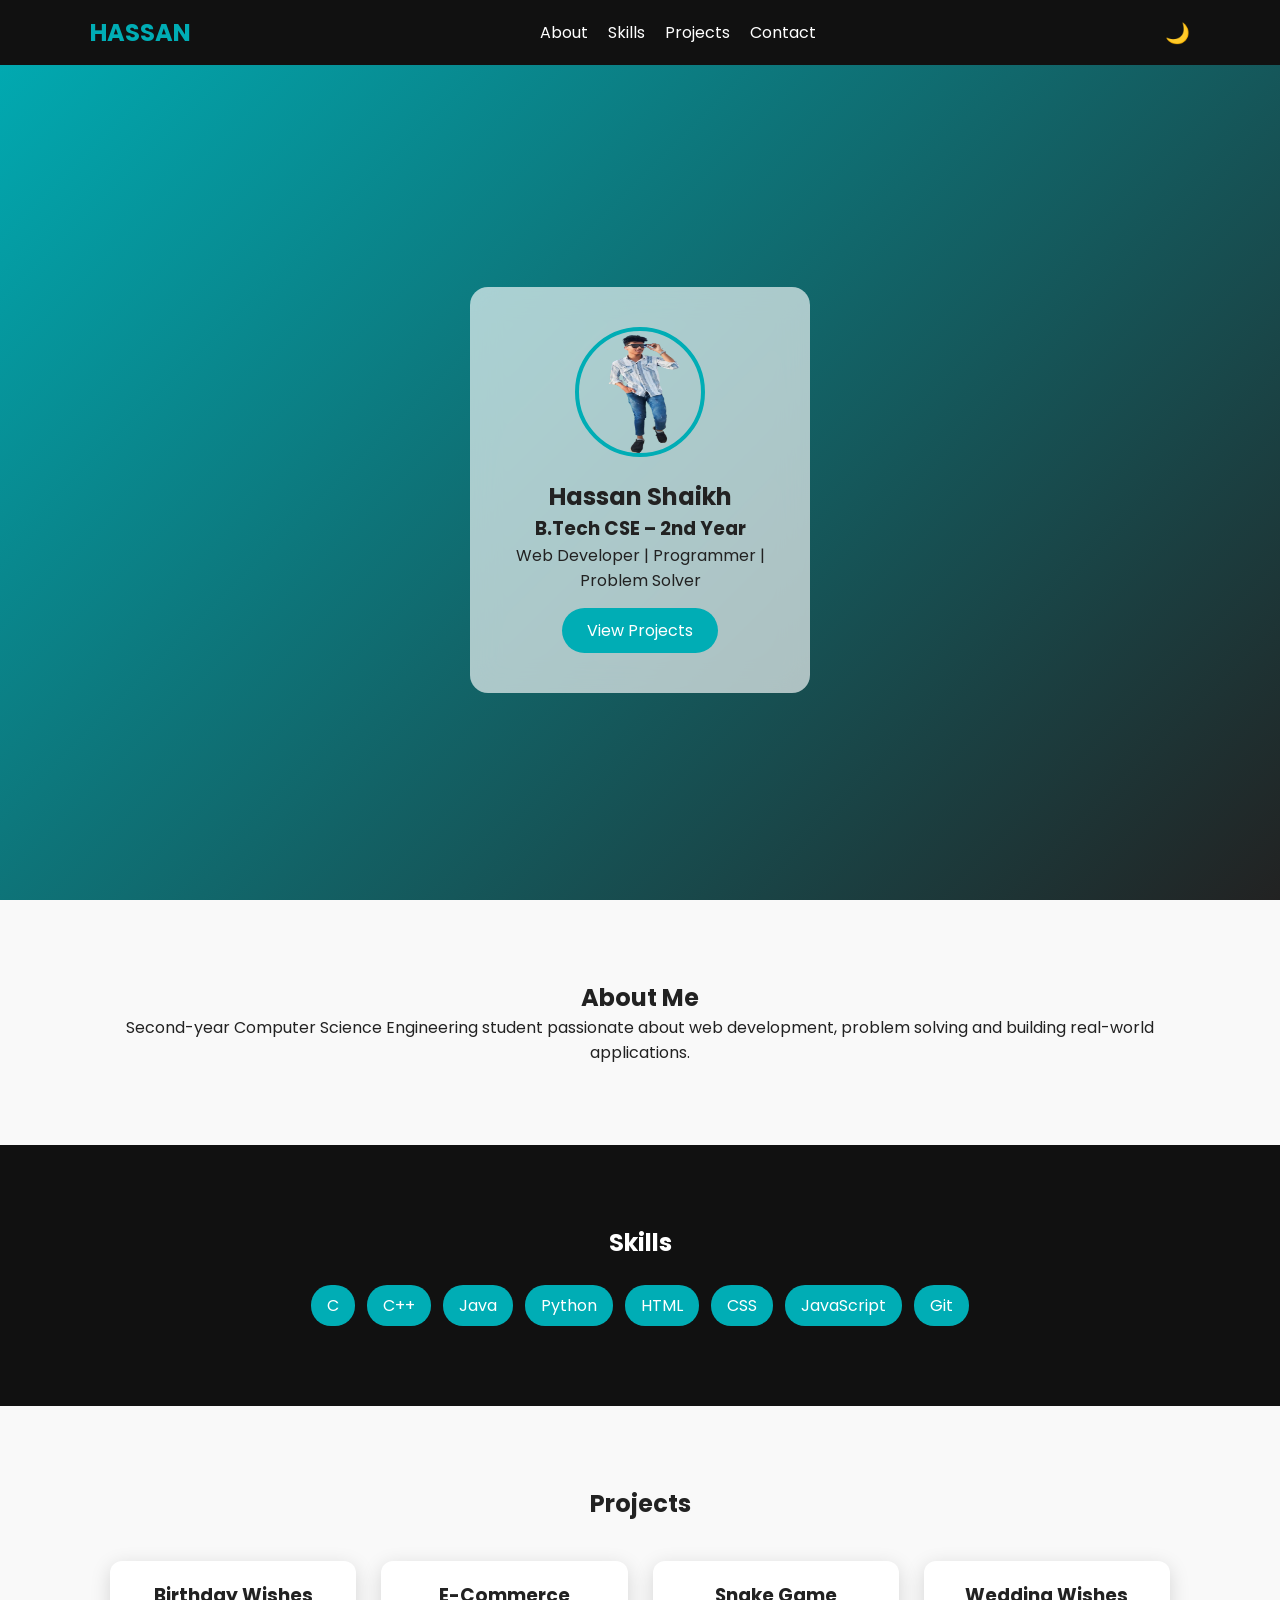
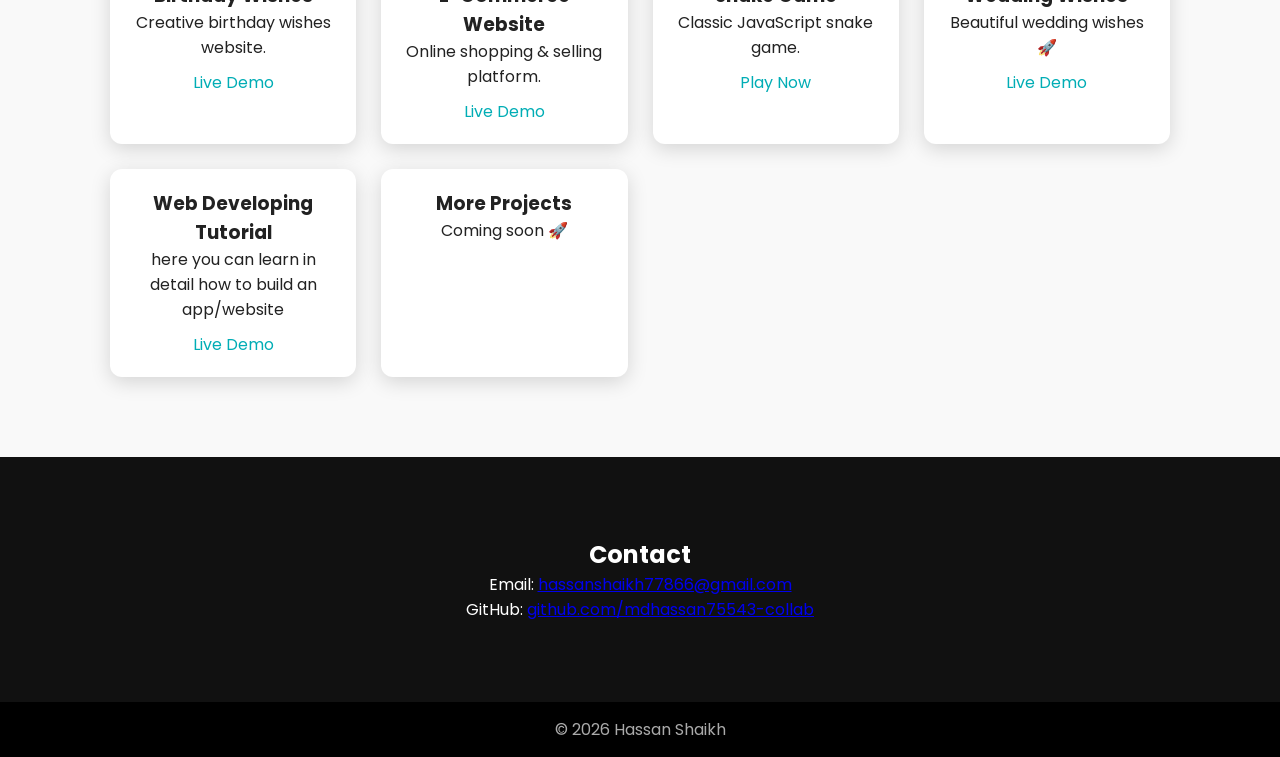
==== PortFolio/index.html @ de62bc6a "done all done" ====
<!DOCTYPE html>
<html lang="en">
<head>
    <meta charset="UTF-8" />
    <meta name="viewport" content="width=device-width, initial-scale=1.0"/>
    <title>Hassan Shaikh | Portfolio</title>

    <meta name="description" content="Hassan Shaikh – CSE Student & Web Developer Portfolio">
    <link rel="stylesheet" href="style.css"/>

    <link href="https://fonts.googleapis.com/css2?family=Poppins:wght@300;400;600;700&display=swap" rel="stylesheet">
</head>
<body class="light">

<header>
    <nav class="container">
        <h2 class="logo">HASSAN</h2>

        <ul class="nav-links">
            <li><a href="#about">About</a></li>
            <li><a href="#skills">Skills</a></li>
            <li><a href="#projects">Projects</a></li>
            <li><a href="#contact">Contact</a></li>
        </ul>

        <button id="theme-toggle">🌙</button>
    </nav>
</header>

<!-- PROFILE -->
<section class="profile-section">
    <div class="profile-card glass">
        <img src="profile.png" class="profile-pic" alt="Hassan Shaikh">

        <h1>Hassan Shaikh</h1>
        <h3>B.Tech CSE – 2nd Year</h3>
        <p>Web Developer | Programmer | Problem Solver</p>

        <a href="#projects" class="btn">View Projects</a>
    </div>
</section>

<section id="about" class="section container">
    <h2>About Me</h2>
    <p>
        Second-year Computer Science Engineering student passionate about web development,
        problem solving and building real-world applications.
    </p>
</section>

<section id="skills" class="section dark">
    <h2>Skills</h2>
    <div class="skills-container">
        <span>C</span><span>C++</span><span>Java</span><span>Python</span>
        <span>HTML</span><span>CSS</span><span>JavaScript</span><span>Git</span>
    </div>
</section>

<section id="projects" class="section container">
    <h2>Projects</h2>

    <div class="projects-grid">
        <div class="project-card">
            <h3>Birthday Wishes</h3>
            <p>Creative birthday wishes website.</p>
            <a href="BirthdayWishes/index.html" target="_blank">Live Demo</a>
        </div>

        <div class="project-card">
            <h3>E-Commerce Website</h3>
            <p>Online shopping & selling platform.</p>
            <a href="ECommerce/index.html" target="_blank">Live Demo</a>
        </div>

        <div class="project-card">
            <h3>Snake Game</h3>
            <p>Classic JavaScript snake game.</p>
            <a href="SnakeGame/index.html" target="_blank">Play Now</a>
        </div>

        <div class="project-card">
            <h3>Wedding Wishes</h3>
            <p>Beautiful wedding wishes 🚀</p>
            <a href="WeddingWishes/index.html" target="_blank">Live Demo</a>
        </div>
        <div class="project-card">
            <h3>Web Developing Tutorial</h3>
            <p>here you can learn in detail how to build an app/website</p>
            <a href="WebDeveloping/index.html" target="_blank">Live Demo</a>
        </div>
        <div class="project-card coming">
            <h3>More Projects</h3>
            <p>Coming soon 🚀</p>
        </div>
    </div>
</section>

<section id="contact" class="section dark">
    <h2>Contact</h2>
    <p>Email:
        <a href="mailto:hassanshaikh77866@gmail.com">
            hassanshaikh77866@gmail.com
        </a>
    </p>
    <p>GitHub:
        <a href="https://github.com/mdhassan75543-collab" target="_blank">
            github.com/mdhassan75543-collab
        </a>
    </p>
</section>

<footer>
    <p>© 2026 Hassan Shaikh</p>
</footer>

<script src="script.js"></script>
</body>
</html>
---- PortFolio/style.css ----
* {
    margin: 0;
    padding: 0;
    box-sizing: border-box;
    font-family: "Poppins", sans-serif;
}

html { scroll-behavior: smooth; }

body.light {
    --bg: #f9f9f9;
    --text: #222;
    --card: rgba(255,255,255,0.65);
}

body.dark-mode {
    --bg: #0f0f0f;
    --text: #fff;
    --card: rgba(30,30,30,0.65);
}

body {
    background: var(--bg);
    color: var(--text);
}

.container {
    width: 90%;
    max-width: 1100px;
    margin: auto;
}

/* NAV */
header {
    position: fixed;
    width: 100%;
    background: #111;
    z-index: 1000;
}

nav {
    display: flex;
    justify-content: space-between;
    align-items: center;
    padding: 15px 0;
}

.logo { color: #00adb5; }

.nav-links {
    list-style: none;
    display: flex;
    gap: 20px;
}

.nav-links a {
    color: white;
    text-decoration: none;
}

#theme-toggle {
    background: none;
    border: none;
    color: white;
    font-size: 20px;
    cursor: pointer;
}

/* PROFILE */
.profile-section {
    height: 100vh;
    background: linear-gradient(135deg, #00adb5, #222);
    display: flex;
    align-items: center;
    justify-content: center;
    padding-top: 80px;
}

.glass {
    background: var(--card);
    backdrop-filter: blur(15px);
    border-radius: 18px;
}

.profile-card {
    padding: 40px;
    text-align: center;
    width: 340px;
}

.profile-pic {
    width: 130px;
    height: 130px;
    border-radius: 50%;
    border: 4px solid #00adb5;
    margin-bottom: 15px;
}

.btn {
    display: inline-block;
    margin-top: 15px;
    padding: 10px 25px;
    background: #00adb5;
    color: white;
    text-decoration: none;
    border-radius: 25px;
}

/* SECTIONS */
.section {
    padding: 80px 20px;
    text-align: center;
}

.dark {
    background: #111;
    color: white;
}

.skills-container {
    display: flex;
    flex-wrap: wrap;
    justify-content: center;
    gap: 12px;
    margin-top: 25px;
}

.skills-container span {
    background: #00adb5;
    padding: 8px 16px;
    border-radius: 20px;
}

/* PROJECTS */
.projects-grid {
    display: grid;
    grid-template-columns: repeat(auto-fit, minmax(230px, 1fr));
    gap: 25px;
    margin-top: 40px;
}

.project-card {
    background: white;
    padding: 20px;
    border-radius: 12px;
    box-shadow: 0 5px 20px rgba(0,0,0,0.15);
}

.project-card a {
    display: inline-block;
    margin-top: 10px;
    color: #00adb5;
    text-decoration: none;
}

footer {
    background: #000;
    color: #aaa;
    text-align: center;
    padding: 15px;
}

/* MOBILE */
@media (max-width: 768px) {
    .nav-links { display: none; }
    .profile-card { width: 90%; }
}
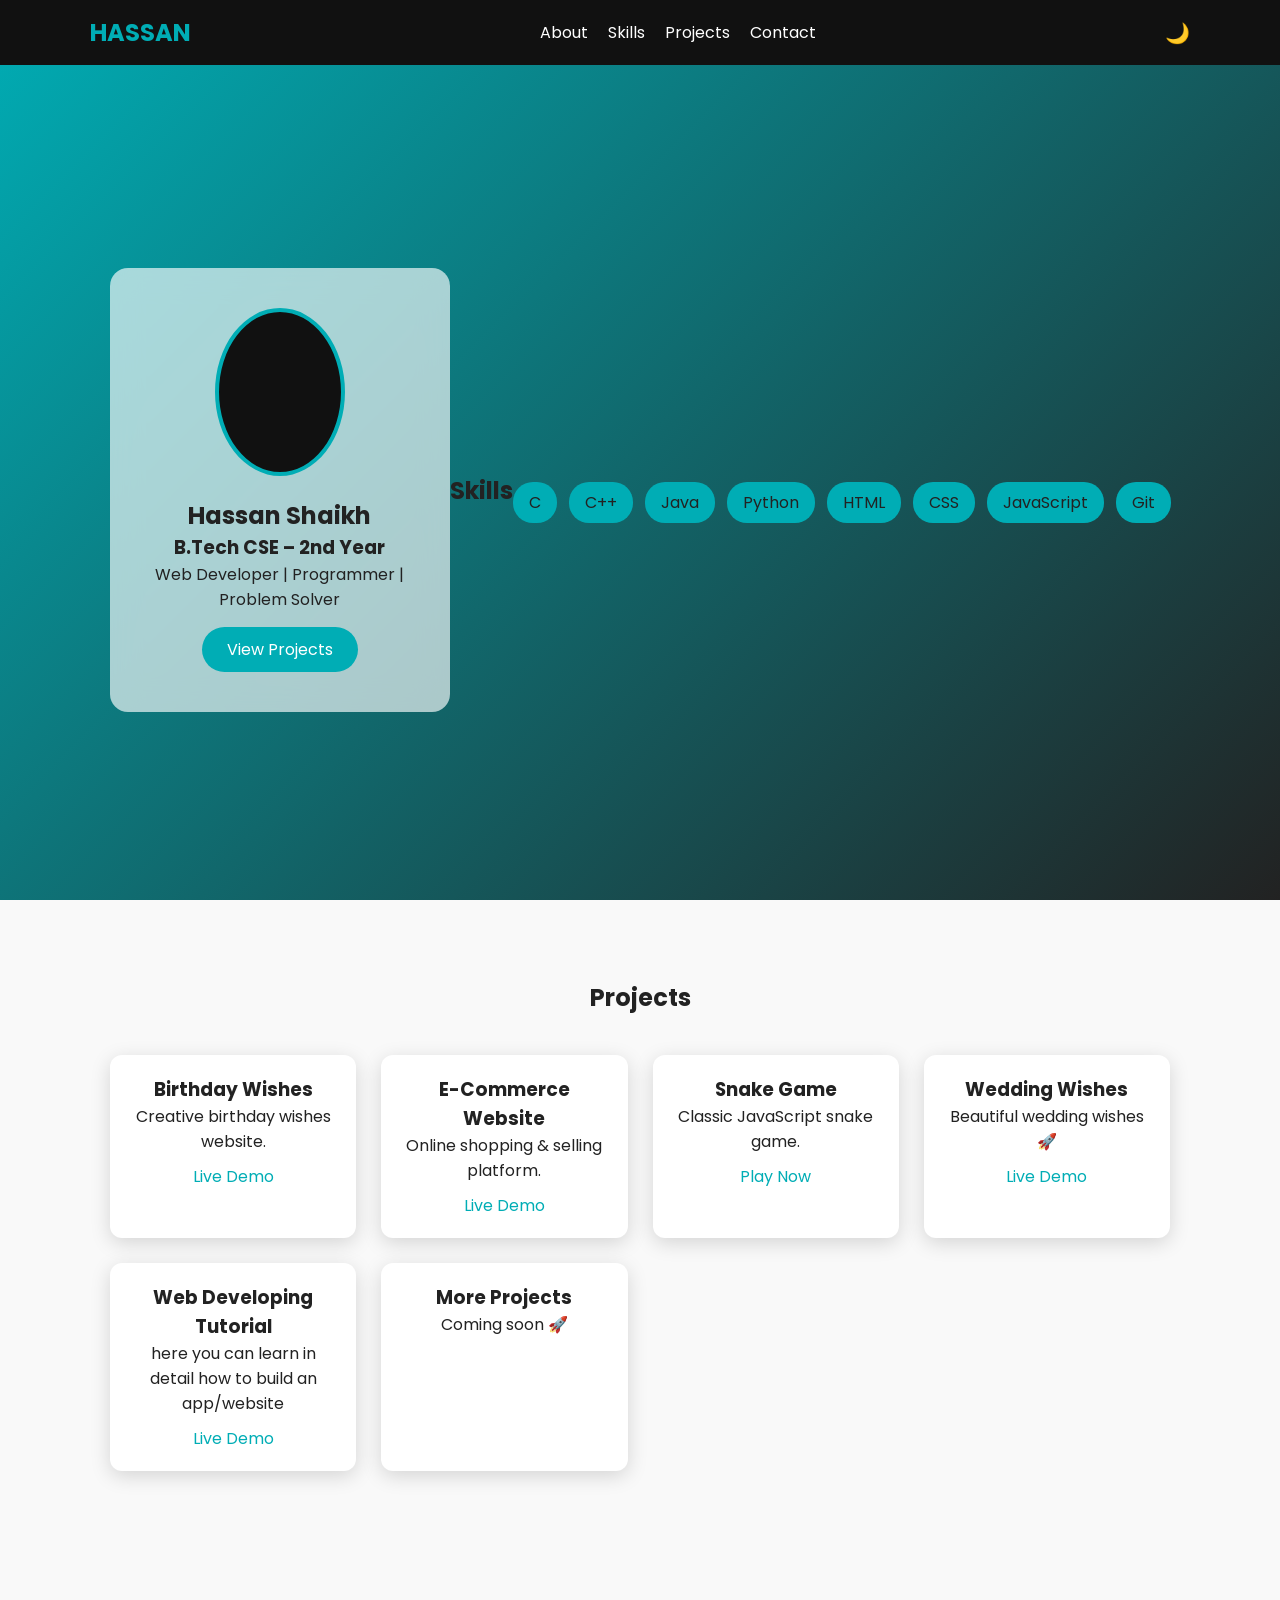
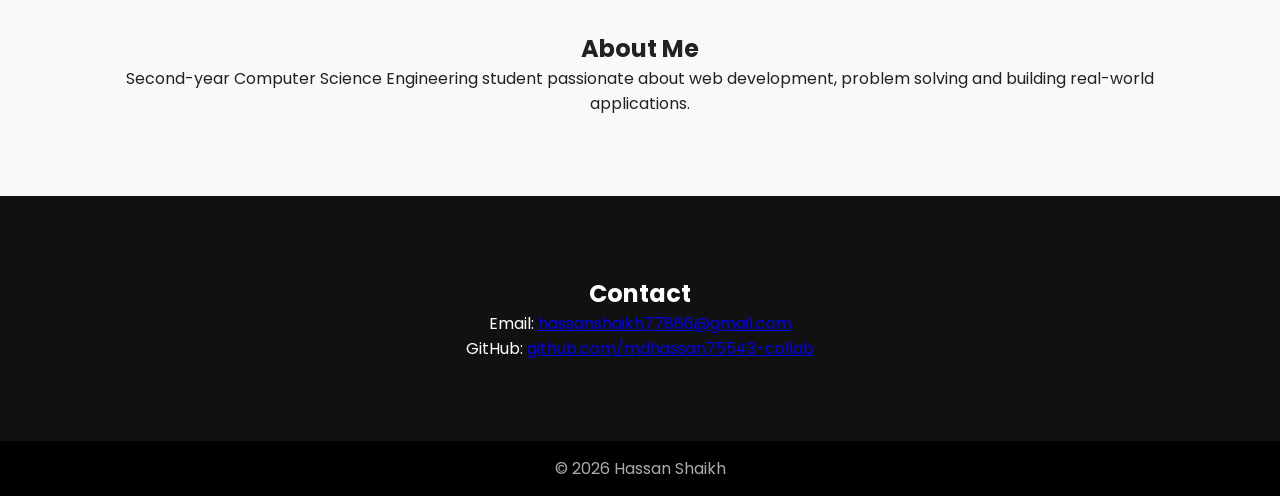
==== commit 37497742: "Update index.html" ====
--- a/PortFolio/index.html
+++ b/PortFolio/index.html
@@ -30,7 +30,7 @@
 <!-- PROFILE -->
 <section class="profile-section">
     <div class="profile-card glass">
-        <img src="profile.png" class="profile-pic" alt="Hassan Shaikh">
+        <img src="profile.png" class="profile-pic section dark" id="skills" alt="Hassan Shaikh">
 
         <h1>Hassan Shaikh</h1>
         <h3>B.Tech CSE – 2nd Year</h3>
@@ -38,17 +38,6 @@
 
         <a href="#projects" class="btn">View Projects</a>
     </div>
-</section>
-
-<section id="about" class="section container">
-    <h2>About Me</h2>
-    <p>
-        Second-year Computer Science Engineering student passionate about web development,
-        problem solving and building real-world applications.
-    </p>
-</section>
-
-<section id="skills" class="section dark">
     <h2>Skills</h2>
     <div class="skills-container">
         <span>C</span><span>C++</span><span>Java</span><span>Python</span>
@@ -95,6 +84,14 @@
     </div>
 </section>
 
+<section id="about" class="section container">
+    <h2>About Me</h2>
+    <p>
+        Second-year Computer Science Engineering student passionate about web development,
+        problem solving and building real-world applications.
+    </p>
+</section>
+
 <section id="contact" class="section dark">
     <h2>Contact</h2>
     <p>Email:
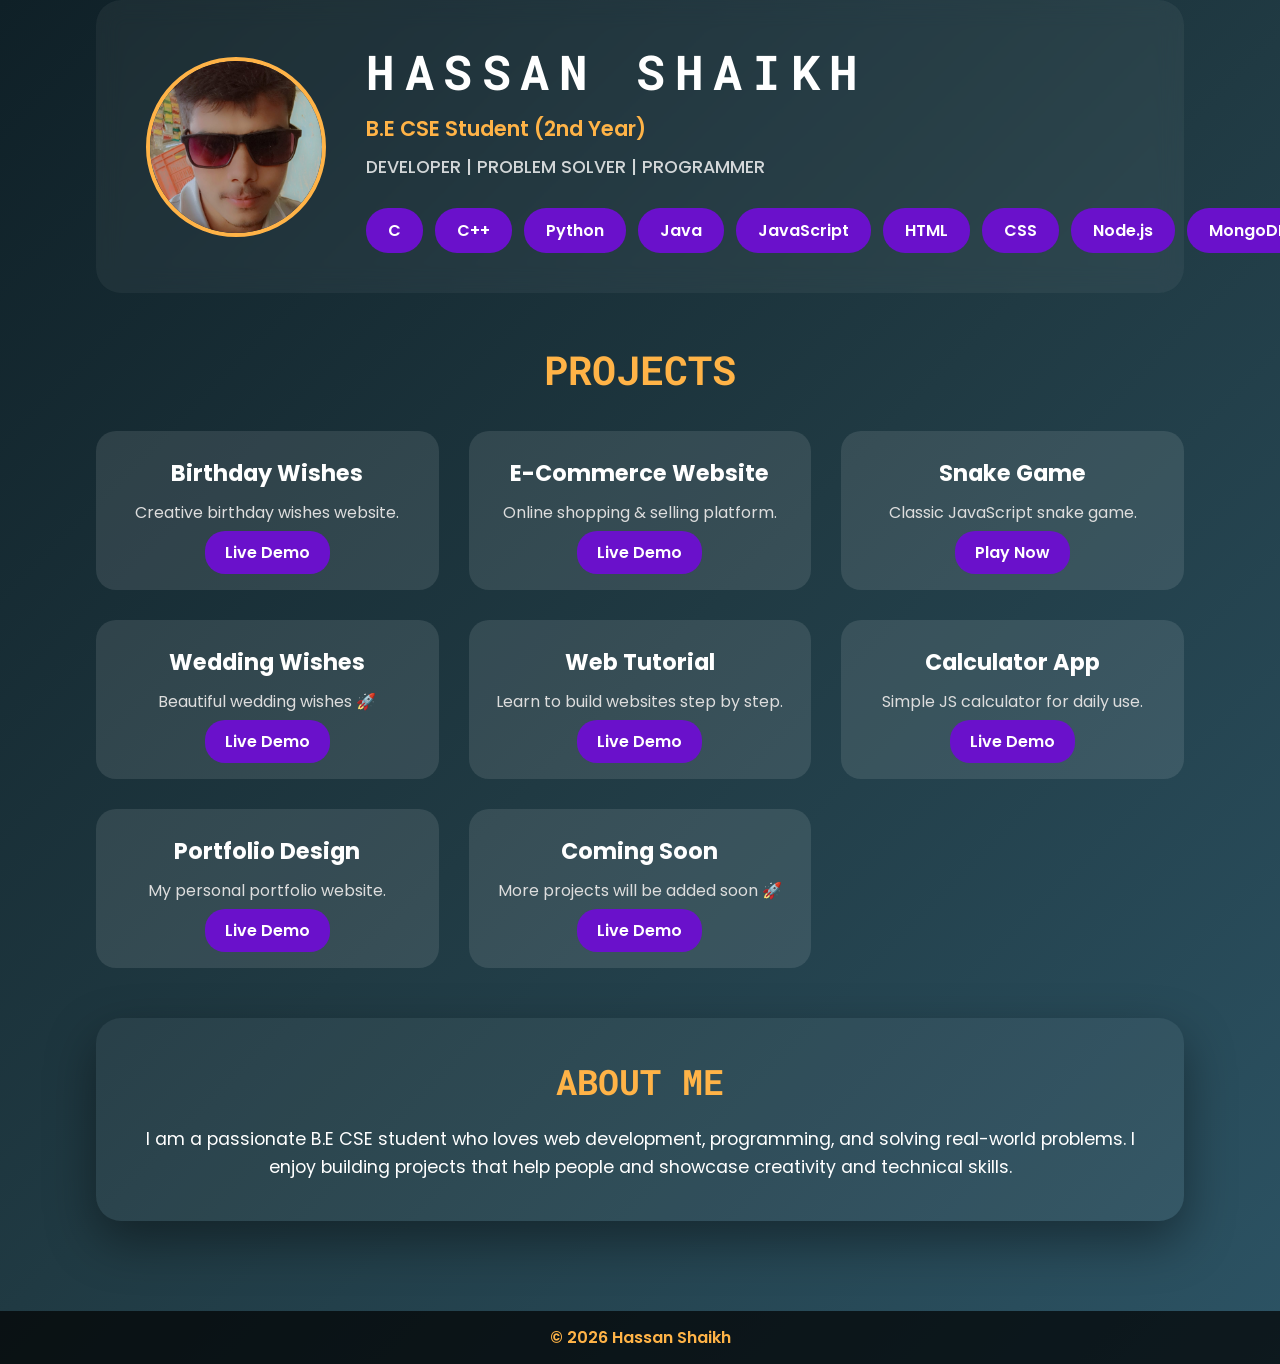
==== commit 667b93fb: "submit it now" ====
--- a/PortFolio/index.html
+++ b/PortFolio/index.html
@@ -1,115 +1,101 @@
 <!DOCTYPE html>
 <html lang="en">
 <head>
-    <meta charset="UTF-8" />
-    <meta name="viewport" content="width=device-width, initial-scale=1.0"/>
-    <title>Hassan Shaikh | Portfolio</title>
+  <meta charset="UTF-8">
+  <meta name="viewport" content="width=device-width, initial-scale=1.0">
+  <title>Hassan Shaikh | Portfolio</title>
+  <link href="https://fonts.googleapis.com/css2?family=Poppins:wght@300;400;600;700&family=Roboto+Mono&display=swap" rel="stylesheet">
+  <link rel="stylesheet" href="style.css">
+</head>
+<body>
 
-    <meta name="description" content="Hassan Shaikh – CSE Student & Web Developer Portfolio">
-    <link rel="stylesheet" href="style.css"/>
+  <main>
+    <!-- PROFILE SECTION -->
+    <section class="hero-card">
+      <div class="profile-pic-container">
+        <img src="profile.jpeg" alt="Hassan Shaikh" class="profile-pic">
+      </div>
+      <div class="profile-text">
+        <h1 class="name">HASSAN SHAIKH</h1>
+        <p class="subtitle">B.E CSE Student (2nd Year)</p>
+        <p class="tagline">DEVELOPER | PROBLEM SOLVER | PROGRAMMER</p>
 
-    <link href="https://fonts.googleapis.com/css2?family=Poppins:wght@300;400;600;700&display=swap" rel="stylesheet">
-</head>
-<body class="light">
+        <div class="skills-container">
+          <span class="skill">C</span>
+          <span class="skill">C++</span>
+          <span class="skill">Python</span>
+          <span class="skill">Java</span>
+          <span class="skill">JavaScript</span>
+          <span class="skill">HTML</span>
+          <span class="skill">CSS</span>
+          <span class="skill">Node.js</span>
+          <span class="skill">MongoDB</span>
+          <span class="skill">React</span>
+        </div>
+      </div>
+    </section>
 
-<header>
-    <nav class="container">
-        <h2 class="logo">HASSAN</h2>
+    <!-- PROJECTS SECTION -->
+    <section class="projects-section">
+      <h2>PROJECTS</h2>
+      <div class="projects-grid">
+        <div class="project">
+          <h3>Birthday Wishes</h3>
+          <p>Creative birthday wishes website.</p>
+          <a href="BirthdayWishes/index.html" target="_blank">Live Demo</a>
+        </div>
+        <div class="project">
+          <h3>E-Commerce Website</h3>
+          <p>Online shopping & selling platform.</p>
+          <a href="ECommerce/index.html" target="_blank">Live Demo</a>
+        </div>
+        <div class="project">
+          <h3>Snake Game</h3>
+          <p>Classic JavaScript snake game.</p>
+          <a href="SnakeGame/index.html" target="_blank">Play Now</a>
+        </div>
+        <div class="project">
+          <h3>Wedding Wishes</h3>
+          <p>Beautiful wedding wishes 🚀</p>
+          <a href="WeddingWishes/index.html" target="_blank">Live Demo</a>
+        </div>
+        <div class="project">
+          <h3>Web Tutorial</h3>
+          <p>Learn to build websites step by step.</p>
+          <a href="WebDeveloping/index.html" target="_blank">Live Demo</a>
+        </div>
+        <div class="project">
+          <h3>Calculator App</h3>
+          <p>Simple JS calculator for daily use.</p>
+          <a href="#" target="_blank">Live Demo</a>
+        </div>
+        <div class="project">
+          <h3>Portfolio Design</h3>
+          <p>My personal portfolio website.</p>
+          <a href="#" target="_blank">Live Demo</a>
+        </div>
+        <div class="project">
+          <h3>Coming Soon</h3>
+          <p>More projects will be added soon 🚀</p>
+          <a href="#" target="_blank">Live Demo</a>
+        </div>
+      </div>
+    </section>
 
-        <ul class="nav-links">
-            <li><a href="#about">About</a></li>
-            <li><a href="#skills">Skills</a></li>
-            <li><a href="#projects">Projects</a></li>
-            <li><a href="#contact">Contact</a></li>
-        </ul>
+    <!-- ABOUT SECTION -->
+    <section class="about-card">
+      <h2>ABOUT ME</h2>
+      <p>
+        I am a passionate B.E CSE student who loves web development, programming, and solving real-world problems.
+        I enjoy building projects that help people and showcase creativity and technical skills.
+      </p>
+    </section>
+  </main>
 
-        <button id="theme-toggle">🌙</button>
-    </nav>
-</header>
+  <!-- FOOTER -->
+  <footer>
+    <p>© 2026 Hassan Shaikh</p>
+  </footer>
 
-<!-- PROFILE -->
-<section class="profile-section">
-    <div class="profile-card glass">
-        <img src="profile.png" class="profile-pic section dark" id="skills" alt="Hassan Shaikh">
-
-        <h1>Hassan Shaikh</h1>
-        <h3>B.Tech CSE – 2nd Year</h3>
-        <p>Web Developer | Programmer | Problem Solver</p>
-
-        <a href="#projects" class="btn">View Projects</a>
-    </div>
-    <h2>Skills</h2>
-    <div class="skills-container">
-        <span>C</span><span>C++</span><span>Java</span><span>Python</span>
-        <span>HTML</span><span>CSS</span><span>JavaScript</span><span>Git</span>
-    </div>
-</section>
-
-<section id="projects" class="section container">
-    <h2>Projects</h2>
-
-    <div class="projects-grid">
-        <div class="project-card">
-            <h3>Birthday Wishes</h3>
-            <p>Creative birthday wishes website.</p>
-            <a href="BirthdayWishes/index.html" target="_blank">Live Demo</a>
-        </div>
-
-        <div class="project-card">
-            <h3>E-Commerce Website</h3>
-            <p>Online shopping & selling platform.</p>
-            <a href="ECommerce/index.html" target="_blank">Live Demo</a>
-        </div>
-
-        <div class="project-card">
-            <h3>Snake Game</h3>
-            <p>Classic JavaScript snake game.</p>
-            <a href="SnakeGame/index.html" target="_blank">Play Now</a>
-        </div>
-
-        <div class="project-card">
-            <h3>Wedding Wishes</h3>
-            <p>Beautiful wedding wishes 🚀</p>
-            <a href="WeddingWishes/index.html" target="_blank">Live Demo</a>
-        </div>
-        <div class="project-card">
-            <h3>Web Developing Tutorial</h3>
-            <p>here you can learn in detail how to build an app/website</p>
-            <a href="WebDeveloping/index.html" target="_blank">Live Demo</a>
-        </div>
-        <div class="project-card coming">
-            <h3>More Projects</h3>
-            <p>Coming soon 🚀</p>
-        </div>
-    </div>
-</section>
-
-<section id="about" class="section container">
-    <h2>About Me</h2>
-    <p>
-        Second-year Computer Science Engineering student passionate about web development,
-        problem solving and building real-world applications.
-    </p>
-</section>
-
-<section id="contact" class="section dark">
-    <h2>Contact</h2>
-    <p>Email:
-        <a href="mailto:hassanshaikh77866@gmail.com">
-            hassanshaikh77866@gmail.com
-        </a>
-    </p>
-    <p>GitHub:
-        <a href="https://github.com/mdhassan75543-collab" target="_blank">
-            github.com/mdhassan75543-collab
-        </a>
-    </p>
-</section>
-
-<footer>
-    <p>© 2026 Hassan Shaikh</p>
-</footer>
-
-<script src="script.js"></script>
 </body>
 </html>
--- a/PortFolio/style.css
+++ b/PortFolio/style.css
@@ -1,167 +1,250 @@
+/* ------------------------------ */
+/* GLOBAL RESET */
 * {
-    margin: 0;
-    padding: 0;
-    box-sizing: border-box;
-    font-family: "Poppins", sans-serif;
-}
-
-html { scroll-behavior: smooth; }
-
-body.light {
-    --bg: #f9f9f9;
-    --text: #222;
-    --card: rgba(255,255,255,0.65);
-}
-
-body.dark-mode {
-    --bg: #0f0f0f;
-    --text: #fff;
-    --card: rgba(30,30,30,0.65);
+  margin: 0;
+  padding: 0;
+  box-sizing: border-box;
+  font-family: "Poppins", sans-serif;
 }
 
 body {
-    background: var(--bg);
-    color: var(--text);
-}
-
-.container {
-    width: 90%;
-    max-width: 1100px;
-    margin: auto;
-}
-
-/* NAV */
-header {
-    position: fixed;
-    width: 100%;
-    background: #111;
-    z-index: 1000;
-}
-
-nav {
-    display: flex;
-    justify-content: space-between;
-    align-items: center;
-    padding: 15px 0;
-}
-
-.logo { color: #00adb5; }
-
-.nav-links {
-    list-style: none;
-    display: flex;
+  background: linear-gradient(135deg, #0f2027, #203a43, #2c5364);
+  color: #fff;
+  display: flex;
+  flex-direction: column;
+  min-height: 100vh;
+}
+
+main {
+  flex-grow: 1;
+  width: 85%;
+  max-width: 1400px;
+  margin: 0 auto 40px;
+}
+
+/* ------------------------------ */
+/* HERO / PROFILE SECTION */
+.hero-card {
+  display: flex;
+  align-items: center;
+  gap: 40px;
+  padding: 40px 50px;
+  border-radius: 25px;
+  background: rgba(255,255,255,0.05);
+  backdrop-filter: blur(12px);
+  margin-bottom: 50px;
+  transition: all 0.3s ease;
+}
+
+.hero-card:hover {
+  transform: translateY(-10px) scale(1.02);
+  box-shadow: 0 20px 50px rgba(0,0,0,0.6);
+}
+
+/* PROFILE PIC */
+.profile-pic-container {
+  flex-shrink: 0;
+  width: 180px;
+  height: 180px;
+  border-radius: 50%;
+  overflow: hidden;
+  border: 4px solid #ffb347;
+  transition: all 0.4s ease;
+}
+
+.profile-pic-container:hover {
+  transform: scale(1.1) rotate(5deg);
+  box-shadow: 0 15px 40px rgba(255,179,71,0.6);
+}
+
+.profile-pic {
+  width: 100%;
+  height: 100%;
+  object-fit: cover;
+}
+
+/* PROFILE TEXT */
+.profile-text {
+  flex: 1;
+  display: flex;
+  flex-direction: column;
+  gap: 10px;
+}
+
+.name {
+  font-family: 'Roboto Mono', monospace;
+  font-size: 3rem;
+  letter-spacing: 0.2em;
+  color: #fff;
+}
+
+.subtitle {
+  font-size: 1.3rem;
+  color: #ffb347;
+  font-weight: 600;
+}
+
+.tagline {
+  font-size: 1.1rem;
+  color: #ffffffcc;
+  font-weight: 500;
+}
+
+/* SKILLS */
+.skills-container {
+  margin-top: 18px;
+  display: flex;
+  flex-wrap: nowrap;
+  gap: 12px;
+  width: 100%;
+  flex-shrink: 0;
+}
+
+.skill {
+  background: #6a11cb;
+  padding: 10px 22px;
+  border-radius: 22px;
+  font-weight: 600;
+  cursor: pointer;
+  transition: all 0.3s ease;
+  white-space: nowrap;
+}
+
+.skill:hover {
+  transform: scale(1.1);
+  background: #ffb347;
+  color: #000;
+}
+
+/* ------------------------------ */
+/* PROJECTS SECTION */
+.projects-section {
+  margin-bottom: 50px;
+}
+
+.projects-section h2 {
+  font-family: 'Roboto Mono', monospace;
+  text-align: center;
+  font-size: 2.5rem;
+  margin-bottom: 35px;
+  color: #ffb347;
+}
+
+.projects-grid {
+  display: grid;
+  grid-template-columns: repeat(3, 1fr);
+  gap: 30px;
+}
+
+.project {
+  background: rgba(255,255,255,0.1);
+  padding: 25px 20px;
+  border-radius: 20px;
+  text-align: center;
+  transition: all 0.3s ease;
+  cursor: pointer;
+}
+
+.project:hover {
+  transform: translateY(-8px) scale(1.02);
+  background: rgba(255,255,255,0.2);
+  box-shadow: 0 20px 50px rgba(0,0,0,0.5);
+}
+
+.project h3 {
+  font-size: 1.4rem;
+  margin-bottom: 10px;
+}
+
+.project p {
+  font-size: 1rem;
+  margin-bottom: 15px;
+  color: #ddd;
+}
+
+.project a {
+  text-decoration: none;
+  padding: 10px 20px;
+  border-radius: 20px;
+  background: #6a11cb;
+  color: #fff;
+  font-weight: 600;
+  transition: all 0.3s ease;
+}
+
+.project a:hover {
+  background: #ffb347;
+  color: #000;
+  transform: scale(1.05);
+}
+
+/* ------------------------------ */
+/* ABOUT SECTION */
+.about-card {
+  text-align: center;
+  padding: 40px 30px;
+  background: rgba(255,255,255,0.05);
+  border-radius: 25px;
+  box-shadow: 0 20px 50px rgba(0,0,0,0.4);
+  margin-bottom: 50px;
+  transition: all 0.3s ease;
+  cursor: pointer;
+}
+
+.about-card:hover {
+  transform: translateY(-6px);
+  box-shadow: 0 25px 60px rgba(0,0,0,0.6);
+}
+
+.about-card h2 {
+  font-family: 'Roboto Mono', monospace;
+  font-size: 2.2rem;
+  color: #ffb347;
+  margin-bottom: 20px;
+}
+
+.about-card p {
+  font-size: 1.1rem;
+  color: #fff;
+  line-height: 1.6;
+}
+
+/* ------------------------------ */
+/* FOOTER */
+footer {
+  background: rgba(0,0,0,0.7);
+  text-align: center;
+  padding: 14px 0;
+  color: #ffb347;
+  font-weight: 600;
+}
+
+/* ------------------------------ */
+/* RESPONSIVE */
+@media (max-width: 1024px) {
+  .projects-grid {
+    grid-template-columns: repeat(2, 1fr);
+  }
+}
+
+@media (max-width: 768px) {
+  main {
+    width: 95%;
+  }
+
+  .hero-card {
+    flex-direction: column;
+    text-align: center;
     gap: 20px;
-}
-
-.nav-links a {
-    color: white;
-    text-decoration: none;
-}
-
-#theme-toggle {
-    background: none;
-    border: none;
-    color: white;
-    font-size: 20px;
-    cursor: pointer;
-}
-
-/* PROFILE */
-.profile-section {
-    height: 100vh;
-    background: linear-gradient(135deg, #00adb5, #222);
-    display: flex;
-    align-items: center;
-    justify-content: center;
-    padding-top: 80px;
-}
-
-.glass {
-    background: var(--card);
-    backdrop-filter: blur(15px);
-    border-radius: 18px;
-}
-
-.profile-card {
-    padding: 40px;
-    text-align: center;
-    width: 340px;
-}
-
-.profile-pic {
-    width: 130px;
-    height: 130px;
-    border-radius: 50%;
-    border: 4px solid #00adb5;
-    margin-bottom: 15px;
-}
-
-.btn {
-    display: inline-block;
-    margin-top: 15px;
-    padding: 10px 25px;
-    background: #00adb5;
-    color: white;
-    text-decoration: none;
-    border-radius: 25px;
-}
-
-/* SECTIONS */
-.section {
-    padding: 80px 20px;
-    text-align: center;
-}
-
-.dark {
-    background: #111;
-    color: white;
-}
-
-.skills-container {
-    display: flex;
+    padding: 30px 20px;
+  }
+
+  .skills-container {
     flex-wrap: wrap;
     justify-content: center;
-    gap: 12px;
-    margin-top: 25px;
-}
-
-.skills-container span {
-    background: #00adb5;
-    padding: 8px 16px;
-    border-radius: 20px;
-}
-
-/* PROJECTS */
-.projects-grid {
-    display: grid;
-    grid-template-columns: repeat(auto-fit, minmax(230px, 1fr));
-    gap: 25px;
-    margin-top: 40px;
-}
-
-.project-card {
-    background: white;
-    padding: 20px;
-    border-radius: 12px;
-    box-shadow: 0 5px 20px rgba(0,0,0,0.15);
-}
-
-.project-card a {
-    display: inline-block;
-    margin-top: 10px;
-    color: #00adb5;
-    text-decoration: none;
-}
-
-footer {
-    background: #000;
-    color: #aaa;
-    text-align: center;
-    padding: 15px;
-}
-
-/* MOBILE */
-@media (max-width: 768px) {
-    .nav-links { display: none; }
-    .profile-card { width: 90%; }
-}
+  }
+
+  .projects-grid {
+    grid-template-columns: 1fr;
+  }
+}
